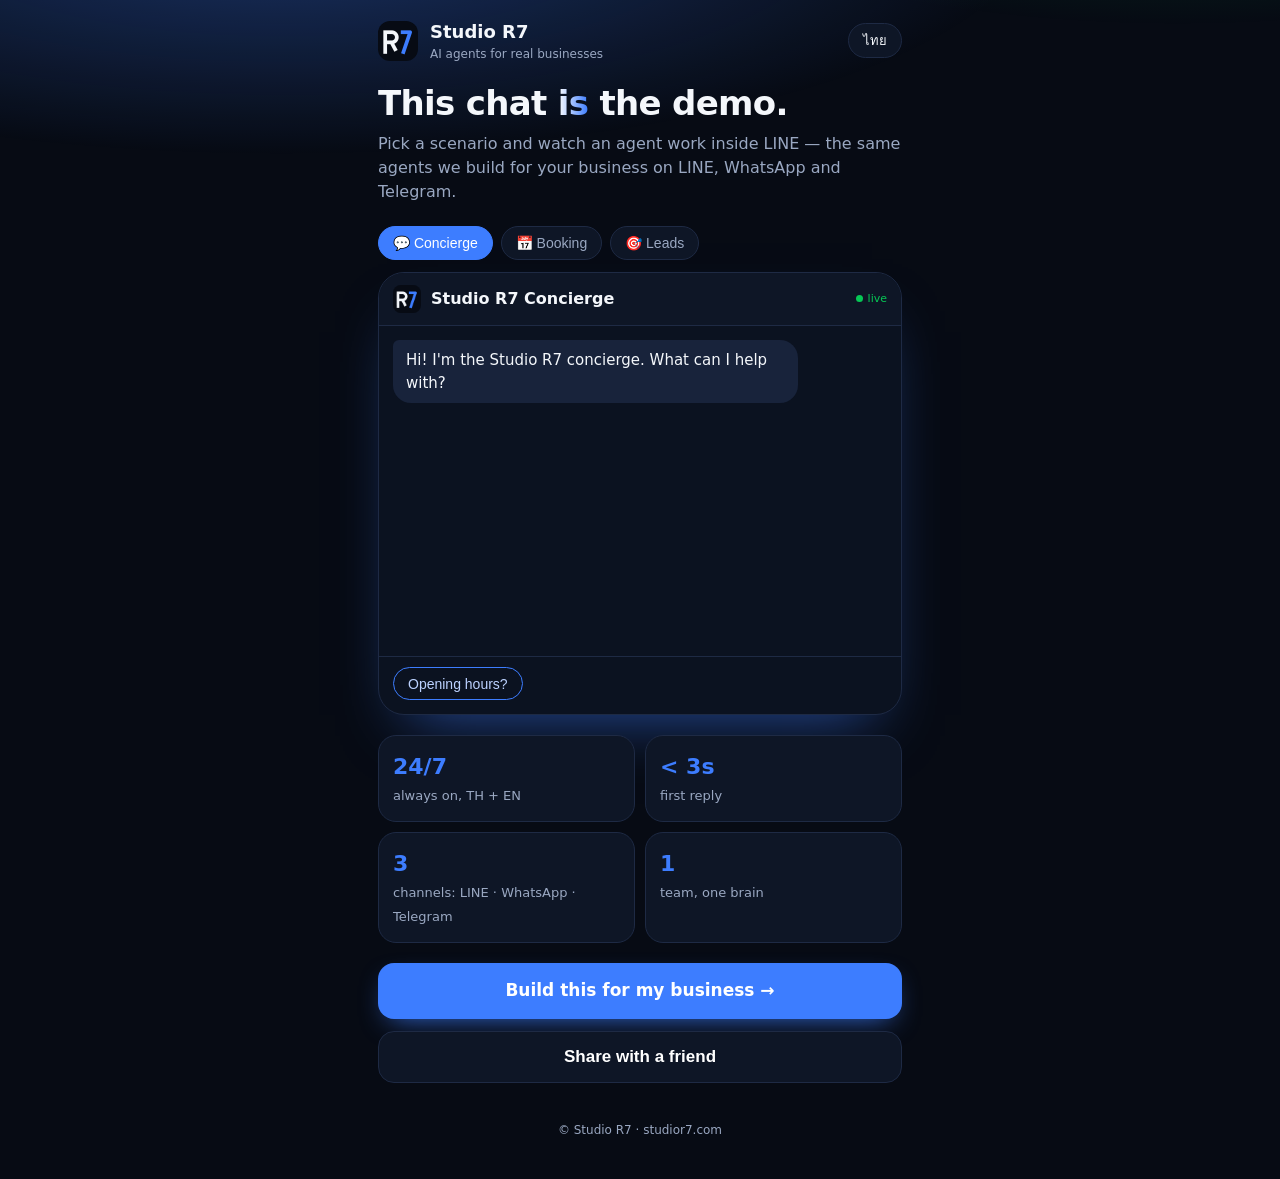
==== index.html @ 21bfa6a0 "Studio R7 LIFF app" ====
<!doctype html><html lang="en"><head><meta charset="utf-8"><meta name="viewport" content="width=device-width,initial-scale=1,viewport-fit=cover"><title>Studio R7 — Live demo</title><meta name="theme-color" content="#070B14"><link rel="icon" href="assets/logo.svg"><script charset="utf-8" src="https://static.line-scdn.net/liff/edge/2/sdk.js"></script><link rel="stylesheet" href="/styles.css"></head><body><div class="glow"></div>
<header><img src="assets/logo.png" alt="Studio R7"><div><b>Studio R7</b><small data-i="tag">AI agents for real businesses</small></div><button class="pill" id="lang">ไทย</button></header>
<main><div class="hello" id="hello"><img id="avatar" alt=""><span id="greet"></span></div>
<h1 data-i="h1">This chat <em>is</em> the demo.</h1><p class="lead" data-i="lead">Pick a scenario and watch an agent work inside LINE — the same agents we build for your business on LINE, WhatsApp and Telegram.</p>
<div class="tabs" id="tabs"></div>
<div class="phone"><div class="bar"><img src="assets/logo.png" alt=""><span id="agent"></span><i data-i="live">live</i></div><div class="chat" id="chat"></div><div class="chips" id="chips"></div></div>
<div class="grid"><div class="tile"><b>24/7</b><span data-i="t1">always on, TH + EN</span></div><div class="tile"><b>&lt; 3s</b><span data-i="t2">first reply</span></div><div class="tile"><b>3</b><span data-i="t3">channels: LINE · WhatsApp · Telegram</span></div><div class="tile"><b>1</b><span data-i="t4">team, one brain</span></div></div>
<a class="cta" id="book" href="#" data-i="book">Build this for my business →</a><button class="cta g" id="share" data-i="share">Share with a friend</button></main>
<footer>© Studio R7 · studior7.com</footer><script src="/config.js"></script><script src="/common.js"></script><script src="/showcase.js"></script></body></html>
---- styles.css ----
:root{--ink:#070B14;--panel:#0E1626;--line:#1E2A44;--text:#F4F7FB;--mut:#9AA8C2;--blue:#3D7DFF;--green:#06C755}
*{box-sizing:border-box;margin:0}body{background:var(--ink);color:var(--text);font:16px/1.5 -apple-system,"Noto Sans Thai",system-ui,sans-serif;padding-bottom:env(safe-area-inset-bottom);overflow-x:hidden}
.glow{position:fixed;inset:-20% -20% auto;height:60vh;background:radial-gradient(60% 60% at 30% 20%,rgba(61,125,255,.35),transparent 70%),radial-gradient(40% 40% at 80% 10%,rgba(6,199,85,.18),transparent 70%);pointer-events:none;z-index:0;animation:drift 12s ease-in-out infinite alternate}
@keyframes drift{to{transform:translate3d(-4%,6%,0) scale(1.08)}}
main,header,footer{position:relative;z-index:1;max-width:560px;margin:auto;padding:0 18px}
header{display:flex;align-items:center;gap:12px;padding-top:18px}header img{width:40px;height:40px;border-radius:12px}header b{font-size:18px}header small{display:block;color:var(--mut);font-size:12px}
.pill{margin-left:auto;background:var(--panel);border:1px solid var(--line);color:var(--text);padding:6px 14px;border-radius:99px;font-size:13px;text-decoration:none}
.hello{display:none;align-items:center;gap:10px;margin:16px 0 0;color:var(--mut)}.hello img{width:30px;height:30px;border-radius:50%}
h1{font-size:34px;line-height:1.1;margin:22px 0 10px;letter-spacing:-.02em}h1 em{font-style:normal;background:linear-gradient(90deg,#fff,var(--blue));-webkit-background-clip:text;color:transparent}
.lead{color:var(--mut);margin-bottom:18px}
.tabs{display:flex;gap:8px;overflow-x:auto;padding:4px 0 12px;scrollbar-width:none}.tabs button{flex:none;background:var(--panel);border:1px solid var(--line);color:var(--mut);padding:8px 14px;border-radius:99px;font-size:14px}
.tabs button.on{background:var(--blue);border-color:var(--blue);color:#fff}
.phone{background:#0b1220;border:1px solid var(--line);border-radius:26px;overflow:hidden;box-shadow:0 30px 60px -30px rgba(61,125,255,.6)}
.bar{display:flex;align-items:center;gap:10px;padding:12px 14px;background:var(--panel);border-bottom:1px solid var(--line)}.bar img{width:28px;height:28px;border-radius:8px}.bar span{font-weight:600}.bar i{margin-left:auto;font-style:normal;font-size:11px;color:var(--green)}
.bar i:before{content:"";display:inline-block;width:7px;height:7px;border-radius:50%;background:var(--green);margin-right:5px;animation:pulse 1.4s infinite}
@keyframes pulse{50%{opacity:.25}}
.chat{height:330px;overflow-y:auto;padding:14px;display:flex;flex-direction:column;gap:8px;scroll-behavior:smooth}
.b{max-width:82%;padding:9px 13px;border-radius:18px;font-size:15px;animation:in .25s ease both;white-space:pre-line}
@keyframes in{from{opacity:0;transform:translateY(8px) scale(.97)}}
.b.a{background:#18233b;border-top-left-radius:6px;align-self:flex-start}.b.u{background:var(--green);color:#04210f;border-top-right-radius:6px;align-self:flex-end}
.typing{display:flex;gap:4px;padding:12px 14px}.typing s{width:7px;height:7px;border-radius:50%;background:var(--mut);animation:bl 1s infinite}.typing s:nth-child(2){animation-delay:.15s}.typing s:nth-child(3){animation-delay:.3s}
@keyframes bl{40%{transform:translateY(-4px);opacity:.4}}
.chips{display:flex;flex-wrap:wrap;gap:8px;padding:10px 14px 14px;border-top:1px solid var(--line);min-height:58px}.chips button{background:transparent;border:1px solid var(--blue);color:#bcd2ff;border-radius:99px;padding:7px 14px;font-size:14px}
.grid{display:grid;grid-template-columns:1fr 1fr;gap:10px;margin:20px 0}.tile{background:var(--panel);border:1px solid var(--line);border-radius:18px;padding:14px}.tile b{display:block;font-size:22px;color:var(--blue)}.tile span{font-size:13px;color:var(--mut)}
.cta{display:block;text-align:center;background:var(--blue);color:#fff;text-decoration:none;border:0;width:100%;padding:15px;border-radius:16px;font-size:17px;font-weight:700;margin:12px 0;box-shadow:0 10px 28px -12px rgba(61,125,255,.9)}.cta.g{background:var(--panel);border:1px solid var(--line);box-shadow:none}
h2{font-size:22px;margin:26px 0 6px}
.field{width:100%;padding:14px;margin:6px 0;background:var(--panel);border:1px solid var(--line);color:var(--text);border-radius:14px;font-size:16px}
.msg{min-height:22px;color:var(--green);margin:6px 0}footer{padding:26px 18px 40px;color:var(--mut);font-size:12px;text-align:center}
.opts{display:flex;flex-wrap:wrap;gap:8px;margin:8px 0}.opts button{background:var(--panel);border:1px solid var(--line);color:var(--text);padding:9px 14px;border-radius:99px}.opts button.on{border-color:var(--blue);background:rgba(61,125,255,.2)}
@media(prefers-reduced-motion:reduce){*{animation:none!important}}
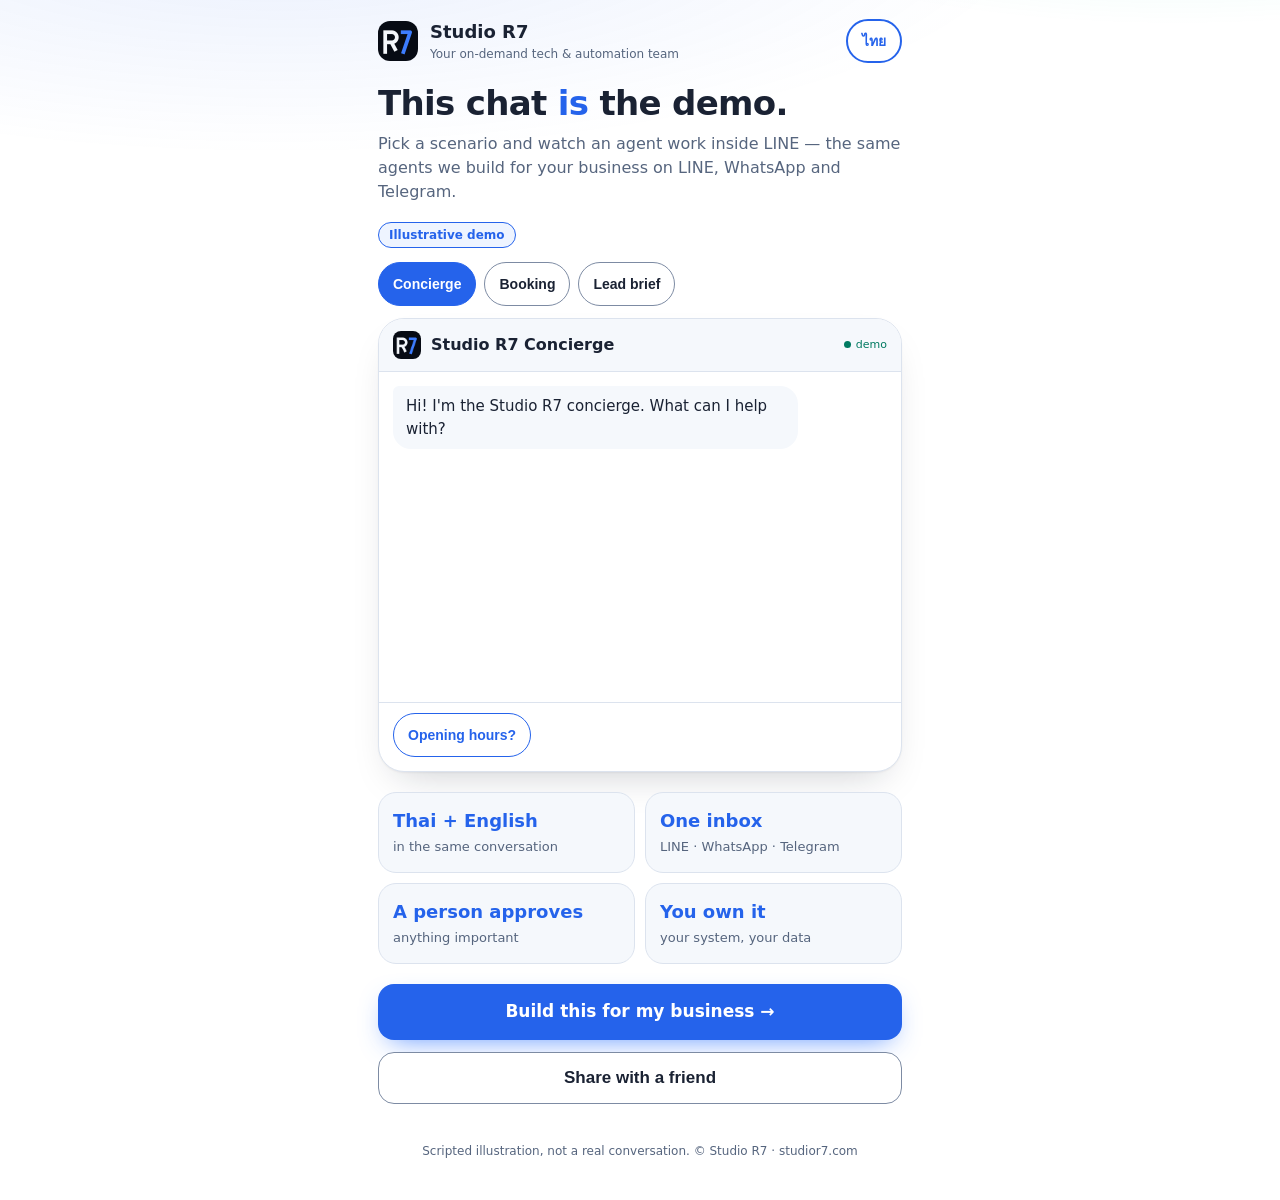
==== commit f3d31b16: "LIFF: R7 Light, honest demo, journey choice and full-brief hand-off - Light palette matching the sit" ====
--- a/index.html
+++ b/index.html
@@ -1,9 +1,9 @@
-<!doctype html><html lang="en"><head><meta charset="utf-8"><meta name="viewport" content="width=device-width,initial-scale=1,viewport-fit=cover"><title>Studio R7 — Live demo</title><meta name="theme-color" content="#070B14"><link rel="icon" href="assets/logo.svg"><script charset="utf-8" src="https://static.line-scdn.net/liff/edge/2/sdk.js"></script><link rel="stylesheet" href="/styles.css"></head><body><div class="glow"></div>
+<!doctype html><html lang="en"><head><meta charset="utf-8"><meta name="viewport" content="width=device-width,initial-scale=1,viewport-fit=cover"><title>Studio R7 — Live demo</title><meta name="theme-color" content="#FFFFFF"><link rel="icon" href="assets/logo.svg"><script charset="utf-8" src="https://static.line-scdn.net/liff/edge/2/sdk.js"></script><link rel="stylesheet" href="styles.css"></head><body><div class="glow"></div>
 <header><img src="assets/logo.png" alt="Studio R7"><div><b>Studio R7</b><small data-i="tag">AI agents for real businesses</small></div><button class="pill" id="lang">ไทย</button></header>
 <main><div class="hello" id="hello"><img id="avatar" alt=""><span id="greet"></span></div>
 <h1 data-i="h1">This chat <em>is</em> the demo.</h1><p class="lead" data-i="lead">Pick a scenario and watch an agent work inside LINE — the same agents we build for your business on LINE, WhatsApp and Telegram.</p>
-<div class="tabs" id="tabs"></div>
+<span class="badge" data-i="badge">Illustrative demo</span><div class="tabs" id="tabs"></div>
 <div class="phone"><div class="bar"><img src="assets/logo.png" alt=""><span id="agent"></span><i data-i="live">live</i></div><div class="chat" id="chat"></div><div class="chips" id="chips"></div></div>
-<div class="grid"><div class="tile"><b>24/7</b><span data-i="t1">always on, TH + EN</span></div><div class="tile"><b>&lt; 3s</b><span data-i="t2">first reply</span></div><div class="tile"><b>3</b><span data-i="t3">channels: LINE · WhatsApp · Telegram</span></div><div class="tile"><b>1</b><span data-i="t4">team, one brain</span></div></div>
+<div class="grid"><div class="tile"><b data-i="t1h">Thai + English</b><span data-i="t1">in the same conversation</span></div><div class="tile"><b data-i="t2h">One inbox</b><span data-i="t2">LINE · WhatsApp · Telegram</span></div><div class="tile"><b data-i="t3h">A person approves</b><span data-i="t3">anything important</span></div><div class="tile"><b data-i="t4h">You own it</b><span data-i="t4">your system, your data</span></div></div>
 <a class="cta" id="book" href="#" data-i="book">Build this for my business →</a><button class="cta g" id="share" data-i="share">Share with a friend</button></main>
-<footer>© Studio R7 · studior7.com</footer><script src="/config.js"></script><script src="/common.js"></script><script src="/showcase.js"></script></body></html>
+<footer data-i="foot">Scripted illustration, not a real conversation. © Studio R7 · studior7.com</footer><script src="config.js"></script><script src="common.js"></script><script src="showcase.js"></script></body></html>
--- a/styles.css
+++ b/styles.css
@@ -1,30 +1,31 @@
-:root{--ink:#070B14;--panel:#0E1626;--line:#1E2A44;--text:#F4F7FB;--mut:#9AA8C2;--blue:#3D7DFF;--green:#06C755}
+:root{--ink:#FFFFFF;--panel:#F5F8FC;--line:#DCE3EE;--edge:#7D8BA3;--text:#1A2233;--mut:#56657E;--blue:#2563EB;--green:#007A61;--mint:#00D4A8;--night:#0B1220}
 *{box-sizing:border-box;margin:0}body{background:var(--ink);color:var(--text);font:16px/1.5 -apple-system,"Noto Sans Thai",system-ui,sans-serif;padding-bottom:env(safe-area-inset-bottom);overflow-x:hidden}
-.glow{position:fixed;inset:-20% -20% auto;height:60vh;background:radial-gradient(60% 60% at 30% 20%,rgba(61,125,255,.35),transparent 70%),radial-gradient(40% 40% at 80% 10%,rgba(6,199,85,.18),transparent 70%);pointer-events:none;z-index:0;animation:drift 12s ease-in-out infinite alternate}
+.glow{position:fixed;inset:-20% -20% auto;height:60vh;background:radial-gradient(60% 60% at 30% 20%,rgba(37,99,235,.10),transparent 70%),radial-gradient(40% 40% at 80% 10%,rgba(0,212,168,.12),transparent 70%);pointer-events:none;z-index:0;animation:drift 12s ease-in-out infinite alternate}
 @keyframes drift{to{transform:translate3d(-4%,6%,0) scale(1.08)}}
 main,header,footer{position:relative;z-index:1;max-width:560px;margin:auto;padding:0 18px}
 header{display:flex;align-items:center;gap:12px;padding-top:18px}header img{width:40px;height:40px;border-radius:12px}header b{font-size:18px}header small{display:block;color:var(--mut);font-size:12px}
-.pill{margin-left:auto;background:var(--panel);border:1px solid var(--line);color:var(--text);padding:6px 14px;border-radius:99px;font-size:13px;text-decoration:none}
+.pill{margin-left:auto;background:#fff;border:2px solid var(--blue);color:var(--blue);padding:8px 14px;min-height:44px;border-radius:99px;font-size:14px;font-weight:700;text-decoration:none}
 .hello{display:none;align-items:center;gap:10px;margin:16px 0 0;color:var(--mut)}.hello img{width:30px;height:30px;border-radius:50%}
-h1{font-size:34px;line-height:1.1;margin:22px 0 10px;letter-spacing:-.02em}h1 em{font-style:normal;background:linear-gradient(90deg,#fff,var(--blue));-webkit-background-clip:text;color:transparent}
+h1{font-size:34px;line-height:1.1;margin:22px 0 10px;letter-spacing:-.02em}h1 em{font-style:normal;color:var(--blue)}
 .lead{color:var(--mut);margin-bottom:18px}
-.tabs{display:flex;gap:8px;overflow-x:auto;padding:4px 0 12px;scrollbar-width:none}.tabs button{flex:none;background:var(--panel);border:1px solid var(--line);color:var(--mut);padding:8px 14px;border-radius:99px;font-size:14px}
+.tabs{display:flex;gap:8px;overflow-x:auto;padding:4px 0 12px;scrollbar-width:none}.tabs button{flex:none;background:#fff;border:1.5px solid var(--edge);color:var(--text);padding:9px 14px;border-radius:99px;font-size:14px;min-height:44px;font-weight:600}
 .tabs button.on{background:var(--blue);border-color:var(--blue);color:#fff}
-.phone{background:#0b1220;border:1px solid var(--line);border-radius:26px;overflow:hidden;box-shadow:0 30px 60px -30px rgba(61,125,255,.6)}
+.badge{display:inline-block;margin:0 0 10px;padding:3px 10px;border-radius:99px;border:1px solid var(--blue);background:#EEF4FF;color:var(--blue);font-size:12px;font-weight:700}
+.phone{background:#fff;border:1px solid var(--line);border-radius:26px;overflow:hidden;box-shadow:0 1px 2px rgba(16,24,40,.05),0 18px 40px -20px rgba(16,24,40,.25)}
 .bar{display:flex;align-items:center;gap:10px;padding:12px 14px;background:var(--panel);border-bottom:1px solid var(--line)}.bar img{width:28px;height:28px;border-radius:8px}.bar span{font-weight:600}.bar i{margin-left:auto;font-style:normal;font-size:11px;color:var(--green)}
 .bar i:before{content:"";display:inline-block;width:7px;height:7px;border-radius:50%;background:var(--green);margin-right:5px;animation:pulse 1.4s infinite}
 @keyframes pulse{50%{opacity:.25}}
 .chat{height:330px;overflow-y:auto;padding:14px;display:flex;flex-direction:column;gap:8px;scroll-behavior:smooth}
 .b{max-width:82%;padding:9px 13px;border-radius:18px;font-size:15px;animation:in .25s ease both;white-space:pre-line}
 @keyframes in{from{opacity:0;transform:translateY(8px) scale(.97)}}
-.b.a{background:#18233b;border-top-left-radius:6px;align-self:flex-start}.b.u{background:var(--green);color:#04210f;border-top-right-radius:6px;align-self:flex-end}
+.b.a{background:var(--panel);border-top-left-radius:6px;align-self:flex-start}.b.u{background:var(--blue);color:#fff;border-top-right-radius:6px;align-self:flex-end}
 .typing{display:flex;gap:4px;padding:12px 14px}.typing s{width:7px;height:7px;border-radius:50%;background:var(--mut);animation:bl 1s infinite}.typing s:nth-child(2){animation-delay:.15s}.typing s:nth-child(3){animation-delay:.3s}
 @keyframes bl{40%{transform:translateY(-4px);opacity:.4}}
-.chips{display:flex;flex-wrap:wrap;gap:8px;padding:10px 14px 14px;border-top:1px solid var(--line);min-height:58px}.chips button{background:transparent;border:1px solid var(--blue);color:#bcd2ff;border-radius:99px;padding:7px 14px;font-size:14px}
-.grid{display:grid;grid-template-columns:1fr 1fr;gap:10px;margin:20px 0}.tile{background:var(--panel);border:1px solid var(--line);border-radius:18px;padding:14px}.tile b{display:block;font-size:22px;color:var(--blue)}.tile span{font-size:13px;color:var(--mut)}
-.cta{display:block;text-align:center;background:var(--blue);color:#fff;text-decoration:none;border:0;width:100%;padding:15px;border-radius:16px;font-size:17px;font-weight:700;margin:12px 0;box-shadow:0 10px 28px -12px rgba(61,125,255,.9)}.cta.g{background:var(--panel);border:1px solid var(--line);box-shadow:none}
+.chips{display:flex;flex-wrap:wrap;gap:8px;padding:10px 14px 14px;border-top:1px solid var(--line);min-height:58px}.chips button{background:#fff;border:1.5px solid var(--blue);color:var(--blue);border-radius:99px;padding:9px 14px;font-size:14px;min-height:44px;font-weight:600}
+.grid{display:grid;grid-template-columns:1fr 1fr;gap:10px;margin:20px 0}.tile{background:var(--panel);border:1px solid var(--line);border-radius:18px;padding:14px}.tile b{display:block;font-size:18px;color:var(--blue)}.tile span{font-size:13px;color:var(--mut)}
+.cta{display:block;text-align:center;background:var(--blue);color:#fff;text-decoration:none;border:0;width:100%;padding:15px;border-radius:16px;font-size:17px;font-weight:700;margin:12px 0;box-shadow:0 10px 28px -12px rgba(61,125,255,.9)}.cta.g{background:#fff;color:var(--text);border:1.5px solid var(--edge);box-shadow:none}
 h2{font-size:22px;margin:26px 0 6px}
-.field{width:100%;padding:14px;margin:6px 0;background:var(--panel);border:1px solid var(--line);color:var(--text);border-radius:14px;font-size:16px}
+.field{width:100%;padding:14px;margin:6px 0;background:var(--panel);border:2px solid var(--edge);color:var(--text);border-radius:14px;font-size:16px}
 .msg{min-height:22px;color:var(--green);margin:6px 0}footer{padding:26px 18px 40px;color:var(--mut);font-size:12px;text-align:center}
-.opts{display:flex;flex-wrap:wrap;gap:8px;margin:8px 0}.opts button{background:var(--panel);border:1px solid var(--line);color:var(--text);padding:9px 14px;border-radius:99px}.opts button.on{border-color:var(--blue);background:rgba(61,125,255,.2)}
+.opts{display:flex;flex-wrap:wrap;gap:8px;margin:8px 0}.opts button{background:#fff;border:2px solid var(--edge);color:var(--text);padding:9px 14px;border-radius:99px;min-height:44px;font-weight:600}.opts button.on{border-color:var(--blue);background:#E8FAF5}
 @media(prefers-reduced-motion:reduce){*{animation:none!important}}
